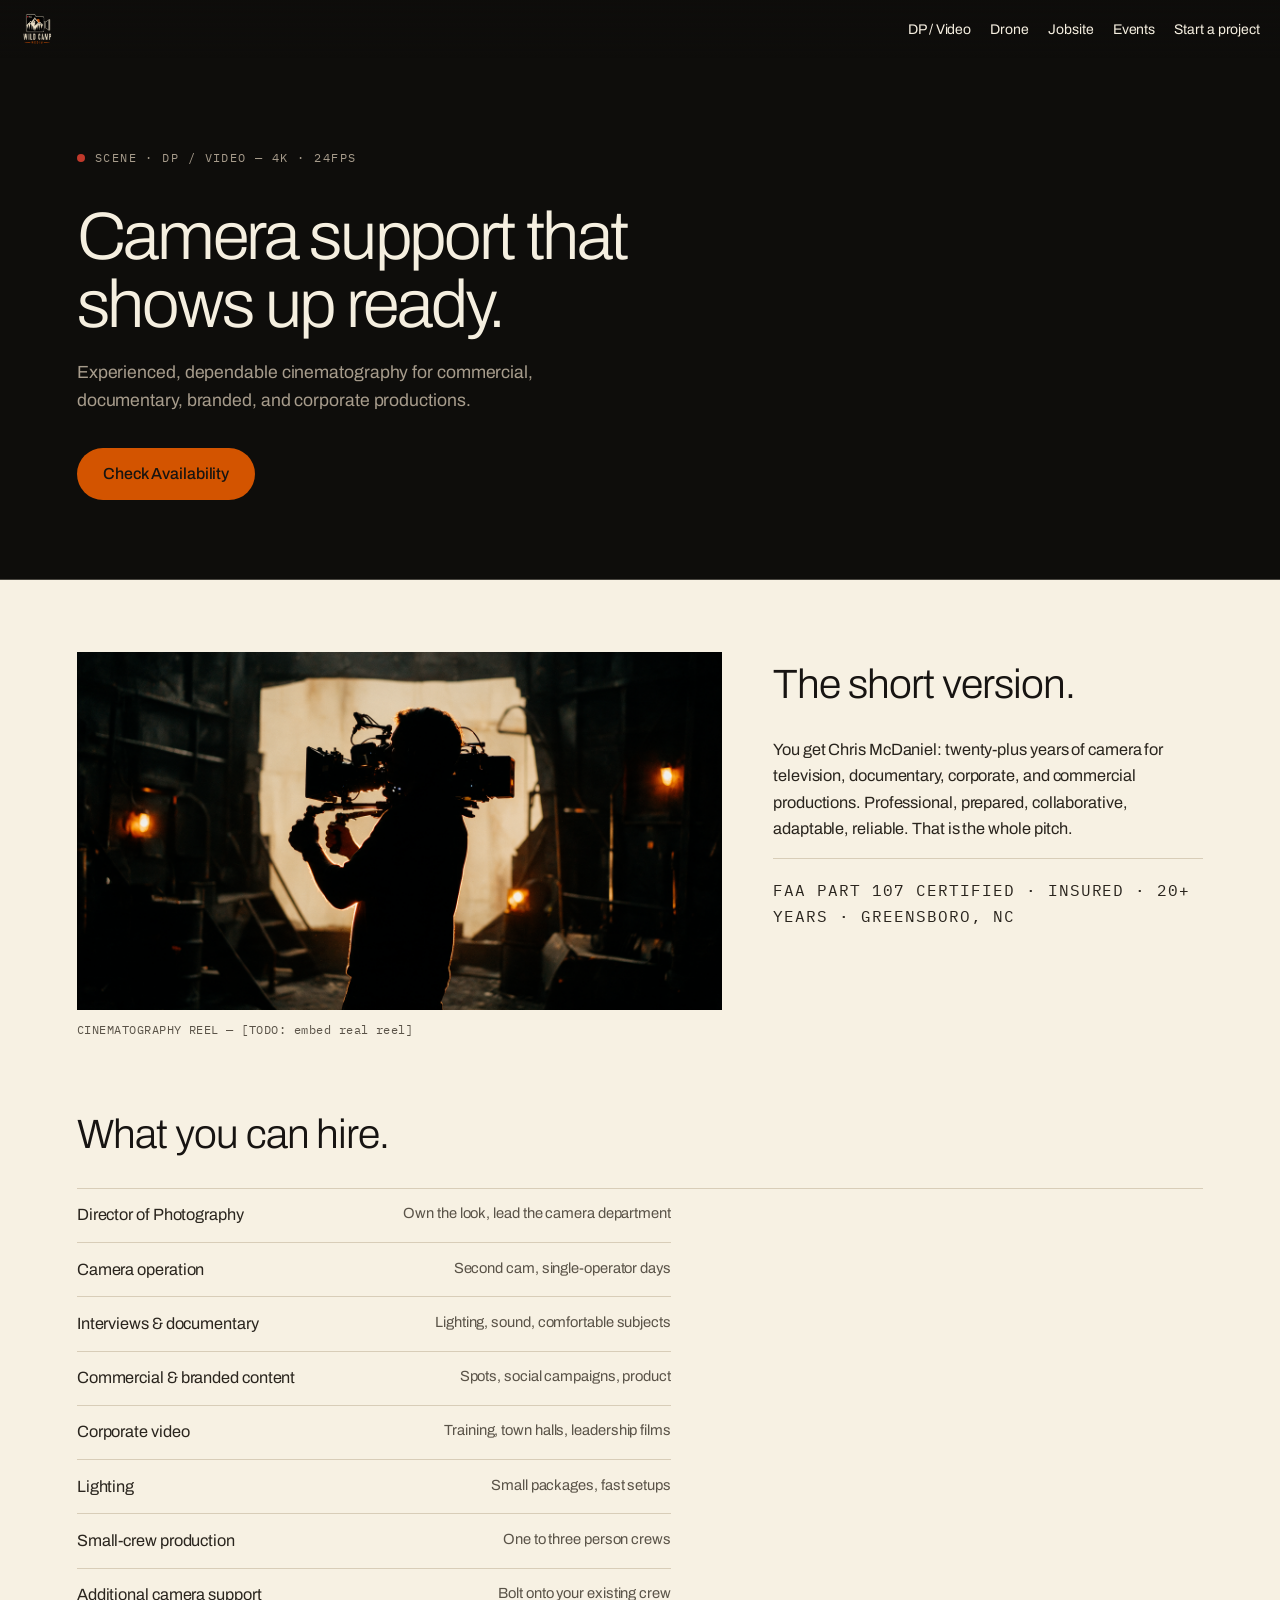
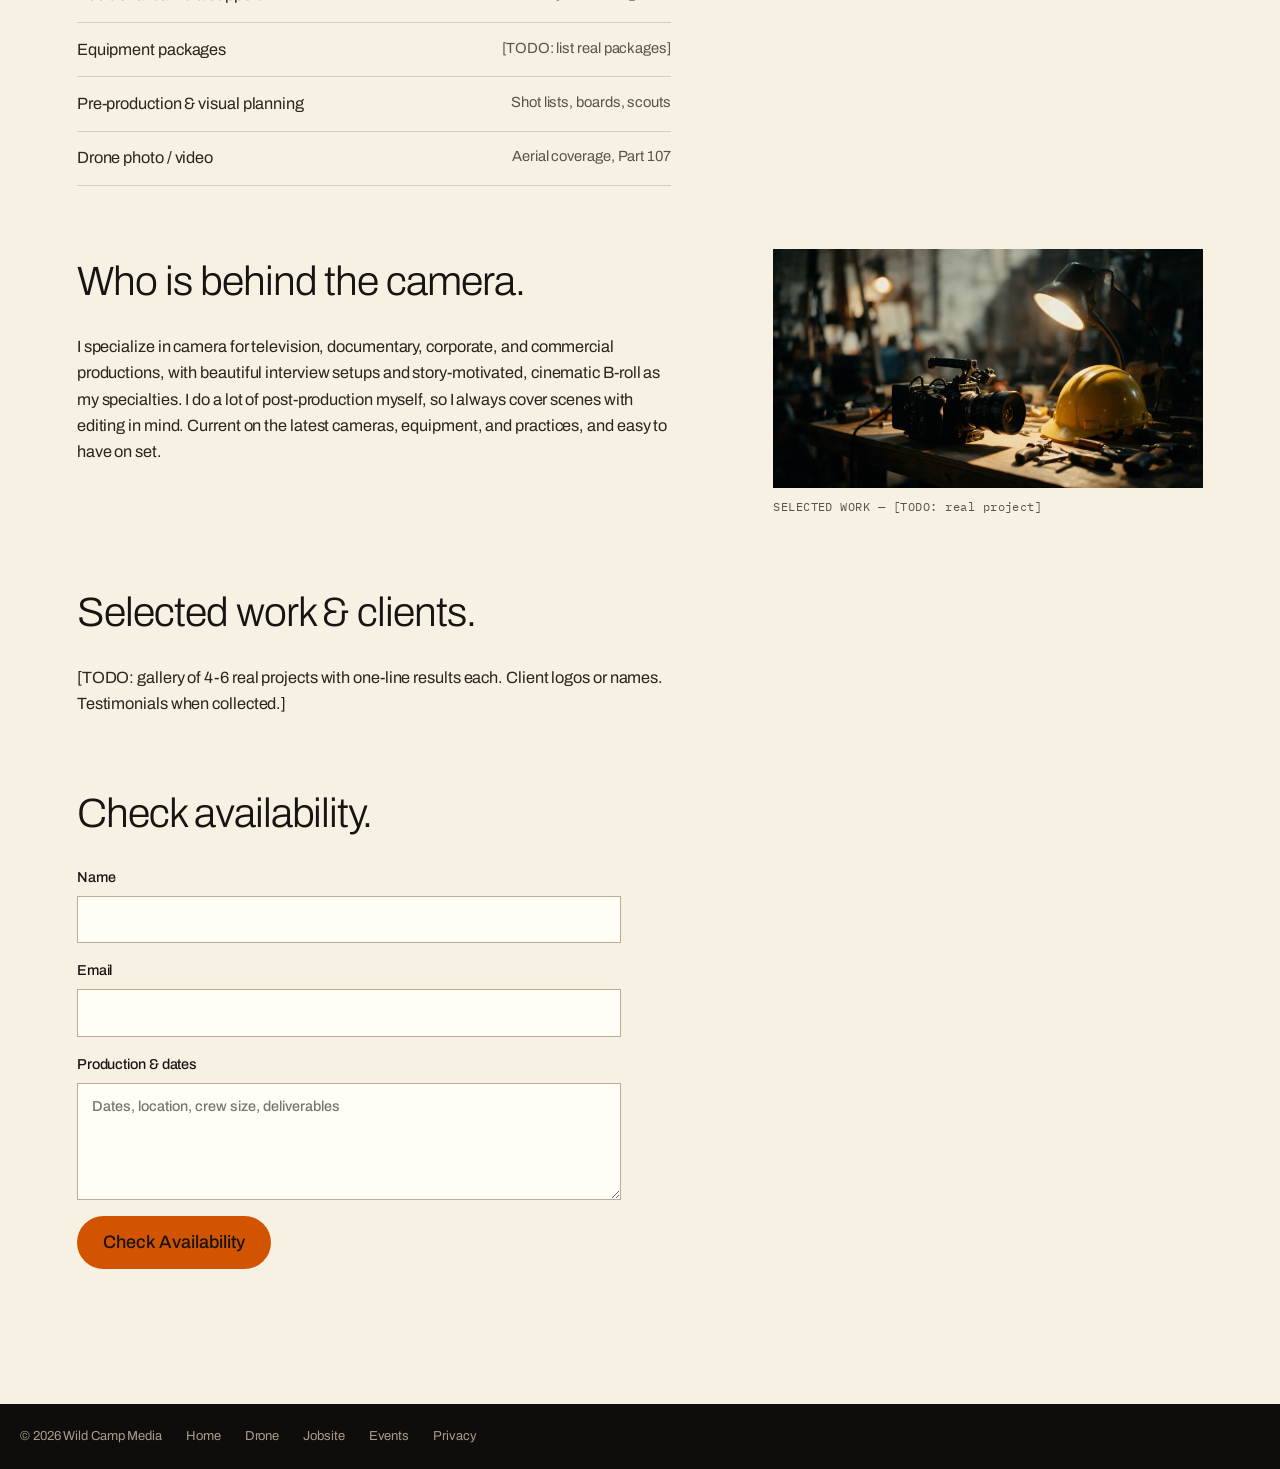
==== site/dp-videographer.html @ 3c5b3e4d "Wild Camp Media site: scrollcraft build, service pages, real-reel hero - Home: viewfinder HUD signat" ====
<!doctype html>
<html lang="en">
<head>
<meta charset="utf-8">
<meta name="viewport" content="width=device-width, initial-scale=1, viewport-fit=cover">
<title>DP &amp; Videographer Services · Wild Camp Media</title>
<meta name="description" content="Experienced, dependable camera and cinematography support for commercial, documentary, branded, and corporate productions. FAA Part 107 certified.">
<link rel="icon" href="data:image/svg+xml,<svg xmlns='http://www.w3.org/2000/svg' viewBox='0 0 32 32'><rect width='32' height='32' rx='6' fill='%230E0D0B'/><circle cx='9' cy='9' r='3' fill='%23C0392B'/></svg>">
<link rel="preconnect" href="https://fonts.googleapis.com">
<link rel="preconnect" href="https://fonts.gstatic.com" crossorigin>
<link href="https://fonts.googleapis.com/css2?family=Archivo:wght@300;400;500&family=IBM+Plex+Mono:wght@400;500&display=swap" rel="stylesheet">
<link rel="stylesheet" href="scrollcraft.css">
<link rel="stylesheet" href="css/site.css">
<link rel="stylesheet" href="css/pages.css">
</head>
<body class="p-page">

<nav class="p-nav">
  <a href="index.html"><img src="assets/img/logo.png" alt="Wild Camp Media" width="34" height="34"></a>
  <ul>
    <li><a href="dp-videographer.html">DP / Video</a></li>
    <li><a href="drone.html">Drone</a></li>
    <li><a href="jobsite.html">Jobsite</a></li>
    <li><a href="events.html">Events</a></li>
    <li><a href="index.html#start">Start a project</a></li>
  </ul>
</nav>

<header class="p-hero">
  <p class="p-hero__slate">SCENE · DP / VIDEO — 4K · 24FPS</p>
  <h1>Camera support that shows up ready.</h1>
  <p class="p-hero__msg">Experienced, dependable cinematography for commercial, documentary, branded, and corporate productions.</p>
  <a class="p-cta" href="#contact">Check Availability</a>
</header>

<div class="p-body">

  <section class="p-media">
    <figure>
      <img src="assets/img/PLACEHOLDER-service-dp.png" width="2736" height="1520" alt="Cinematographer operating a camera under hard rim light." loading="lazy">
      <figcaption>CINEMATOGRAPHY REEL — [TODO: embed real reel]</figcaption>
    </figure>
    <div>
      <h2>The short version.</h2>
      <p>You get Chris McDaniel: twenty-plus years of camera for television, documentary, corporate, and commercial productions. Professional, prepared, collaborative, adaptable, reliable. That is the whole pitch.</p>
      <p class="p-trust">FAA PART 107 CERTIFIED · INSURED · 20+ YEARS · GREENSBORO, NC</p>
    </div>
  </section>

  <section>
    <h2>What you can hire.</h2>
    <ul class="p-list">
      <li><span>Director of Photography</span><span>Own the look, lead the camera department</span></li>
      <li><span>Camera operation</span><span>Second cam, single-operator days</span></li>
      <li><span>Interviews &amp; documentary</span><span>Lighting, sound, comfortable subjects</span></li>
      <li><span>Commercial &amp; branded content</span><span>Spots, social campaigns, product</span></li>
      <li><span>Corporate video</span><span>Training, town halls, leadership films</span></li>
      <li><span>Lighting</span><span>Small packages, fast setups</span></li>
      <li><span>Small-crew production</span><span>One to three person crews</span></li>
      <li><span>Additional camera support</span><span>Bolt onto your existing crew</span></li>
      <li><span>Equipment packages</span><span>[TODO: list real packages]</span></li>
      <li><span>Pre-production &amp; visual planning</span><span>Shot lists, boards, scouts</span></li>
      <li><span>Drone photo / video</span><span>Aerial coverage, Part 107</span></li>
    </ul>
  </section>

  <section class="p-media">
    <div>
      <h2>Who is behind the camera.</h2>
      <p>I specialize in camera for television, documentary, corporate, and commercial productions, with beautiful interview setups and story-motivated, cinematic B-roll as my specialties. I do a lot of post-production myself, so I always cover scenes with editing in mind. Current on the latest cameras, equipment, and practices, and easy to have on set.</p>
    </div>
    <figure>
      <img src="assets/img/PLACEHOLDER-proof-1.png" width="2736" height="1520" alt="Camera rig on a workbench before a shoot day." loading="lazy">
      <figcaption>SELECTED WORK — [TODO: real project]</figcaption>
    </figure>
  </section>

  <section>
    <h2>Selected work &amp; clients.</h2>
    <p>[TODO: gallery of 4-6 real projects with one-line results each. Client logos or names. Testimonials when collected.]</p>
  </section>

  <section id="contact">
    <h2>Check availability.</h2>
    <form class="p-form" name="dp-contact" method="POST" data-netlify="true" action="mailto:hello@wildcampmedia.com">
      <label>Name <input type="text" name="name" required autocomplete="name"></label>
      <label>Email <input type="email" name="email" required autocomplete="email"></label>
      <label>Production &amp; dates <textarea name="details" rows="4" placeholder="Dates, location, crew size, deliverables"></textarea></label>
      <button type="submit">Check Availability</button>
    </form>
  </section>

</div>

<footer class="p-foot">
  <span>© 2026 Wild Camp Media</span>
  <a href="index.html">Home</a>
  <a href="drone.html">Drone</a>
  <a href="jobsite.html">Jobsite</a>
  <a href="events.html">Events</a>
  <a href="privacy.html">Privacy</a>
</footer>

</body>
</html>
---- site/scrollcraft.css ----
/* ============================================================================
   scrollcraft.css: the taste floor
   ----------------------------------------------------------------------------
   Two layers, and the split matters:

     TOKENS   what you override per brand. Colour roles, the type ramp, the
              spacing scale, elevation, motion. A brand is ~12 values.
     DEVICES  what the engine drives. Do not restyle these to taste; they are
              the mechanism. Style your own markup instead.

   Nothing here draws a "component". There are no card, badge, or pill classes,
   because a stylesheet that ships those is how every page built on it ends up
   with the same shapes. You get a floor and a vocabulary; the composition is
   yours.
   ========================================================================== */

/* ---------------------------------------------------------------- tokens -- */
:root {
  /* --- colour roles. Override these six and the page is rebranded. -------- */
  --sc-canvas:      #08090b;   /* the page ground. Drift interpolates this.   */
  --sc-surface:     #101217;   /* anything raised off the ground             */
  --sc-ink:         #f4f2ef;   /* primary text                               */
  --sc-ink-soft:    #9a9ba1;   /* secondary text. Tinted, never flat gray.   */
  --sc-accent:      #d8ff3e;   /* ONE accent. It owns a region, not confetti. */
  --sc-accent-ink:  #08090b;   /* text that sits on the accent               */

  --sc-hairline:    color-mix(in oklab, var(--sc-ink) 12%, transparent);
  --sc-hairline-strong: color-mix(in oklab, var(--sc-ink) 22%, transparent);

  /* --- type. Two families max. Display carries voice, text carries prose. - */
  --sc-font-display: "Instrument Sans", "Geist", system-ui, sans-serif;
  --sc-font-text:    "Geist", system-ui, sans-serif;
  --sc-font-mono:    "Geist Mono", ui-monospace, monospace;

  /* Fluid ramp. Tracking tightens as size grows because a face set at 6rem
     with 0 tracking reads loose; this is optical correction, not decoration. */
  --sc-t-xs:   clamp(0.75rem, 0.72rem + 0.15vw, 0.82rem);
  --sc-t-sm:   clamp(0.875rem, 0.84rem + 0.18vw, 0.95rem);
  --sc-t-base: clamp(1rem, 0.96rem + 0.22vw, 1.125rem);
  --sc-t-lg:   clamp(1.2rem, 1.1rem + 0.5vw, 1.5rem);
  --sc-t-xl:   clamp(1.6rem, 1.35rem + 1.2vw, 2.25rem);
  --sc-t-2xl:  clamp(2.1rem, 1.6rem + 2.4vw, 3.4rem);
  --sc-t-3xl:  clamp(2.8rem, 1.9rem + 4.2vw, 5rem);
  --sc-t-4xl:  clamp(3.4rem, 1.9rem + 6.6vw, 7.5rem);

  --sc-track-tight:  -0.035em;
  --sc-track-snug:   -0.02em;
  --sc-track-normal: -0.005em;
  --sc-track-wide:    0.08em;

  --sc-leading-none: 0.94;
  --sc-leading-tight: 1.06;
  --sc-leading-body: 1.62;

  --sc-measure: 62ch;

  /* --- space. 4px base: the useful middle steps an 8-only scale misses. --- */
  --sc-1: 0.25rem;  --sc-2: 0.5rem;   --sc-3: 0.75rem;  --sc-4: 1rem;
  --sc-5: 1.5rem;   --sc-6: 2rem;     --sc-7: 3rem;     --sc-8: 4rem;
  --sc-9: 6rem;     --sc-10: 8rem;    --sc-11: 12rem;

  /* Section rhythm is fluid so a phone doesn't inherit desktop air. */
  --sc-section: clamp(4.5rem, 9vw, 11rem);
  --sc-gutter:  clamp(1.25rem, 5vw, 5.5rem);
  --sc-maxw:    82rem;

  /* --- radius. Pick one scale for the page and hold it. ------------------- */
  --sc-r-sm: 6px;  --sc-r-md: 12px;  --sc-r-lg: 20px;  --sc-r-pill: 999px;

  /* --- elevation. Every shadow has an offset AND a soft blur, and is tinted
         to the canvas hue. A zero-offset coloured halo is decoration, not
         depth, so there isn't one here. ---------------------------------- */
  --sc-shadow-color: 220 40% 2%;
  --sc-e1: 0 1px 2px hsl(var(--sc-shadow-color) / 0.28),
           0 2px 6px -1px hsl(var(--sc-shadow-color) / 0.20);
  --sc-e2: 0 2px 4px hsl(var(--sc-shadow-color) / 0.24),
           0 8px 18px -4px hsl(var(--sc-shadow-color) / 0.30);
  --sc-e3: 0 4px 8px hsl(var(--sc-shadow-color) / 0.22),
           0 18px 40px -8px hsl(var(--sc-shadow-color) / 0.38),
           0 48px 90px -24px hsl(var(--sc-shadow-color) / 0.30);

  /* Edge light: a 1px top highlight sells a raised surface better than any
     amount of blur, because real raised things catch light on their lip. */
  --sc-edge: inset 0 1px 0 color-mix(in oklab, var(--sc-ink) 10%, transparent);

  /* --- motion. Built-in CSS easings are too weak for UI. ------------------ */
  --sc-ease-out:    cubic-bezier(0.23, 1, 0.32, 1);
  --sc-ease-in-out: cubic-bezier(0.77, 0, 0.175, 1);
  --sc-ease-drawer: cubic-bezier(0.32, 0.72, 0, 1);
  --sc-d-fast: 160ms;  --sc-d-base: 240ms;  --sc-d-slow: 420ms;

  --sc-z-stage: 1; --sc-z-copy: 20; --sc-z-chrome: 60;
}

/* --------------------------------------------------------------- reset -- */
*, *::before, *::after { box-sizing: border-box; }
html { -webkit-text-size-adjust: 100%; scroll-behavior: smooth; }
@media (prefers-reduced-motion: reduce) { html { scroll-behavior: auto; } }

body {
  margin: 0;
  background: var(--sc-canvas);
  color: var(--sc-ink);
  font-family: var(--sc-font-text);
  font-size: var(--sc-t-base);
  line-height: var(--sc-leading-body);
  letter-spacing: var(--sc-track-normal);
  -webkit-font-smoothing: antialiased;
  text-rendering: optimizeLegibility;
  font-synthesis-weight: none;
  overflow-x: clip;
}
img, video, canvas, svg { display: block; max-width: 100%; }
button, input, select, textarea { font: inherit; color: inherit; }

/* ------------------------------------------------- the browser surfaces --
   The parts you did not draw still carry the design. Selection, caret, focus
   ring, scrollbar and tabular numerals all ship with defaults that belong to no
   design system. Theming them is the cheapest signal that a page was built
   rather than assembled, and it is the step that gets skipped most reliably. */
::selection { background: var(--sc-accent); color: var(--sc-accent-ink); }
:root { caret-color: var(--sc-accent); accent-color: var(--sc-accent); }
:focus-visible {
  outline: 2px solid var(--sc-accent);
  outline-offset: 3px;
  border-radius: var(--sc-r-sm);
}
:where(a) { color: inherit; text-decoration-thickness: 1px; text-underline-offset: 0.22em; }
@supports (scrollbar-color: auto) {
  html { scrollbar-color: color-mix(in oklab, var(--sc-ink) 26%, transparent) transparent; scrollbar-width: thin; }
}
:where(table, .sc-nums, [data-sc-count]) { font-variant-numeric: tabular-nums; }

/* ----------------------------------------------------------- typography -- */
.sc-display {
  font-family: var(--sc-font-display);
  font-weight: 500;
  line-height: var(--sc-leading-none);
  letter-spacing: var(--sc-track-tight);
  text-wrap: balance;
  margin: 0;
}
.sc-display--xl { font-size: var(--sc-t-4xl); }
.sc-display--lg { font-size: var(--sc-t-3xl); }
.sc-display--md { font-size: var(--sc-t-2xl); letter-spacing: var(--sc-track-snug); }
.sc-lede {
  font-size: var(--sc-t-lg);
  line-height: 1.44;
  letter-spacing: var(--sc-track-snug);
  color: var(--sc-ink);
  max-width: 46ch;
  text-wrap: pretty;
  margin: 0;
}
.sc-body { max-width: var(--sc-measure); color: var(--sc-ink-soft); text-wrap: pretty; margin: 0; }
.sc-label {
  font-family: var(--sc-font-mono);
  font-size: var(--sc-t-xs);
  letter-spacing: var(--sc-track-wide);
  text-transform: uppercase;
  color: var(--sc-ink-soft);
}

/* ---------------------------------------------------------------- layout -- */
.sc-wrap { width: 100%; max-width: var(--sc-maxw); margin-inline: auto; padding-inline: var(--sc-gutter); }
.sc-section { padding-block: var(--sc-section); }
/* More space above a heading than below it: the gap belongs to the boundary,
   not to the pair. */
.sc-stack > * + * { margin-top: var(--sc-4); }
.sc-stack > :is(h1,h2,h3) { margin-top: var(--sc-7); }
.sc-stack > :is(h1,h2,h3):first-child { margin-top: 0; }
.sc-rule { height: 1px; border: 0; background: var(--sc-hairline); margin: 0; }

/* =============================================================== DEVICES ==
   Driven by the engine. Restyle your own markup, not these.                */

.sc-act--pinned { position: relative; }
.sc-stage {
  position: sticky; top: 0;
  height: 100vh; height: 100svh;
  overflow: clip;
  z-index: var(--sc-z-stage);
}

/* scrub / sequence media */
.sc-stage :is(video[data-sc-scrub], canvas[data-sc-sequence], .sc-stage__poster) {
  position: absolute; inset: 0;
  width: 100%; height: 100%;
  object-fit: cover;
}
video[data-sc-scrub] { opacity: 0; transition: opacity 380ms var(--sc-ease-out); }
.sc-has-clip video[data-sc-scrub] { opacity: 1; }
/* The poster is a live frame-holder, not a placeholder: it stays up until a
   real video frame has painted, which is what stops the blank-stage flash. */
.sc-stage__poster { z-index: 0; transition: opacity 380ms var(--sc-ease-out); }
.sc-has-clip .sc-stage__poster { opacity: 0; }

/* A scrim only where text sits. A full-frame darkening layer flattens the
   image everywhere to fix contrast in one corner. */
.sc-scrim {
  position: absolute; inset: 0; pointer-events: none; z-index: 1;
  background: linear-gradient(
    var(--sc-scrim-angle, 180deg),
    color-mix(in oklab, var(--sc-canvas) var(--sc-scrim-a, 78%), transparent) 0%,
    color-mix(in oklab, var(--sc-canvas) 30%, transparent) 42%,
    transparent 68%);
}
/* Point the scrim at the copy. A scrim gradient that darkens the top while the
   copy sits at the bottom fixes contrast nowhere and flattens the image
   everywhere, which is the most common way text-over-video goes wrong. */
.sc-scrim--bottom { --sc-scrim-angle: 0deg; }
.sc-scrim--left   { --sc-scrim-angle: 90deg; }
.sc-scrim--right  { --sc-scrim-angle: 270deg; }

/* Corner scrims, for copy anchored to a corner. An edge gradient has to darken
   a whole band across the frame to cover one corner; a corner gradient puts the
   density where the text is and leaves the rest of the image alone. Pair with
   .sc-copy--lead / .sc-copy--trail. */
.sc-scrim--lead {
  background: linear-gradient(to top right,
    color-mix(in oklab, var(--sc-canvas) 94%, transparent) 0%,
    color-mix(in oklab, var(--sc-canvas) 72%, transparent) 30%,
    color-mix(in oklab, var(--sc-canvas) 30%, transparent) 52%,
    transparent 72%);
}
.sc-scrim--trail {
  background: linear-gradient(to top left,
    color-mix(in oklab, var(--sc-canvas) 94%, transparent) 0%,
    color-mix(in oklab, var(--sc-canvas) 72%, transparent) 30%,
    color-mix(in oklab, var(--sc-canvas) 30%, transparent) 52%,
    transparent 72%);
}
/* A band across the bottom, for copy that spans the full width of the frame.
   That is what both corner anchors become below 860px, and it is also the right
   shape whenever the copy block is wider than a corner. */
.sc-scrim--band {
  background: linear-gradient(to top,
    color-mix(in oklab, var(--sc-canvas) 94%, transparent) 0%,
    color-mix(in oklab, var(--sc-canvas) 74%, transparent) 22%,
    color-mix(in oklab, var(--sc-canvas) 30%, transparent) 42%,
    transparent 58%);
}
.sc-scrim--vignette {
  background: radial-gradient(120% 90% at 50% 45%, transparent 40%,
              color-mix(in oklab, var(--sc-canvas) 70%, transparent) 100%);
}

/* copy over a stage.
   max-width is in rem, never ch. A `ch` on this container resolves against the
   CONTAINER's font-size (body size), not the display size of the heading inside
   it, so `max-width: 20ch` here silently produces a ~180px column and wraps a
   hero headline to six lines. Set a ch measure on the text element itself. */
.sc-copy {
  position: absolute; z-index: var(--sc-z-copy);
  inset-inline: var(--sc-gutter);
  max-width: min(46rem, 76vw);
  will-change: opacity, transform;
}
.sc-copy--lead   { left: var(--sc-gutter); bottom: clamp(3rem, 12vh, 9rem); }
/* inset-inline FIRST. It is the shorthand for left+right, so declaring it after
   `left: 50%` resets left to auto and the block drifts off the left edge. */
.sc-copy--center { inset-inline: auto; left: 50%; top: 50%; translate: -50% -50%; text-align: center; }
.sc-copy--trail  { inset-inline: auto; right: var(--sc-gutter); bottom: clamp(3rem, 12vh, 9rem); text-align: right; }

/* cue defaults: the engine writes opacity/transform inline, these are the
   pre-paint state so nothing flashes before the first read() */
[data-sc-cue] { opacity: 0; will-change: opacity, transform; }
.sc-ready [data-sc-cue] { transition: none; }

/* kinetic split */
.sc-split { display: inline-block; overflow: hidden; vertical-align: top; }
/* Descenders live below the baseline; a line mask clipped to the line box eats
   the tails off g, y, p, j. The padding buys them room back. */
.sc-split--line { display: block; padding-bottom: 0.14em; margin-bottom: -0.14em; }
.sc-split__i { display: inline-block; will-change: transform, opacity; }
.sc-is-split { opacity: 1 !important; }

/* horizontal rail */
[data-sc-pan] { display: flex; will-change: transform; }

/* reveal + parallax */
[data-sc-reveal] { will-change: clip-path; }
[data-sc-parallax] { will-change: transform; }

/* flow reveal (fires once) */
[data-sc-in], [data-sc-stagger] > * {
  opacity: 0;
  transform: translate3d(0, 14px, 0);
  transition: opacity 620ms var(--sc-ease-out), transform 620ms var(--sc-ease-out);
}
[data-sc-in].sc-in, [data-sc-stagger] > .sc-in { opacity: 1; transform: none; }

/* pointer devices */
[data-sc-tilt] { transform-style: preserve-3d; will-change: transform; }
[data-sc-magnet] { will-change: transform; }
/* isolation always; position only if nothing more specific already set it.
   Written with :where() (zero specificity) on purpose: a plain `position:
   relative` here has the same weight as `.sc-stage` and, being later in the
   file, silently wins. A stage carrying both attributes then stops being
   sticky and the whole act scrolls away instead of pinning. */
[data-sc-spotlight] { isolation: isolate; }
:where([data-sc-spotlight]) { position: relative; }
[data-sc-spotlight]::after {
  content: ""; position: absolute; inset: 0; pointer-events: none; z-index: 2;
  background: radial-gradient(
    28rem 28rem at calc(var(--sc-mx, 0.5) * 100%) calc(var(--sc-my, 0.5) * 100%),
    color-mix(in oklab, var(--sc-accent) 16%, transparent), transparent 70%);
  opacity: 0; transition: opacity var(--sc-d-slow) var(--sc-ease-out);
}
[data-sc-spotlight]:hover::after { opacity: 1; }

/* =========================================================== WORLDFLIGHT ==
   One fixed stage for the whole page. The only thing in document flow is the
   spacer, and it is empty. If you find yourself adding a section here, you want
   act mode instead: the moment a real block scrolls past the fixed stage, the
   page has a seam again and the whole point is gone.                        */

[data-sc-mode="worldflight"] { position: relative; }

.sc-world {
  position: fixed; inset: 0;
  overflow: clip;
  z-index: var(--sc-z-stage);
  background: var(--sc-canvas);
}

/* Every leg is mounted for the life of the page and stacked in the same box.
   The engine owns opacity, visibility and z-index here; do not set them. */
.sc-world__seg {
  position: absolute; inset: 0;
  opacity: 0;
  will-change: opacity;
}
.sc-world__seg > :is(video, img, canvas) {
  position: absolute; inset: 0;
  width: 100%; height: 100%;
  object-fit: cover;
}
/* The poster is the frame-holder AND the first camera move: the engine pushes
   it in slowly until a real decoded frame is available to replace it. */
.sc-world__poster {
  z-index: 0;
  transform-origin: 50% 50%;
  transition: opacity 420ms var(--sc-ease-out);
}
.sc-world__seg > video { z-index: 1; }
.sc-world__seg.sc-has-clip .sc-world__poster { opacity: 0; }
/* The act stylesheet lights a clip through its ancestor act. A worldflight leg
   has no act, so match the class the engine also writes on the clip itself. */
video[data-sc-scrub].sc-has-clip { opacity: 1; }

/* The copy layer is fixed too, and inert by default: the engine hands
   pointer-events back to a block only while it is actually legible. */
.sc-world__copy {
  position: fixed; inset: 0;
  z-index: var(--sc-z-copy);
  pointer-events: none;
}
.sc-world__scrim { position: absolute; inset: 0; pointer-events: none; z-index: 0; }
[data-sc-copy] {
  opacity: 0;
  pointer-events: none;
  will-change: opacity, transform;
}
.sc-ready [data-sc-copy] { transition: none; }

/* The track. Empty on purpose. */
.sc-world__spacer { pointer-events: none; }

/* scroll progress */
[data-sc-progress] {
  position: fixed; inset: 0 0 auto 0; height: 2px; z-index: var(--sc-z-chrome);
  background: var(--sc-accent); transform-origin: 0 50%; transform: scaleX(0);
  will-change: transform;
}

/* ----------------------------------------------------------- atmosphere --
   Depth is not only shadow. Grain keeps a flat dark ground from banding, and
   it is the difference between "a dark page" and "a lit room". */
.sc-grain { position: fixed; inset: 0; pointer-events: none; z-index: 3; opacity: 0.045; }
.sc-grain::before {
  content: ""; position: absolute; inset: -50%;
  background-image: url("data:image/svg+xml;utf8,<svg xmlns='http://www.w3.org/2000/svg' width='140' height='140'><filter id='n'><feTurbulence type='fractalNoise' baseFrequency='0.85' numOctaves='3'/></filter><rect width='140' height='140' filter='url(%23n)'/></svg>");
}

/* -------------------------------------------------------- reduced motion -- */
@media (prefers-reduced-motion: reduce) {
  /* Fewer and gentler, not zero. Opacity still carries the reveal so the page
     is comprehensible; every position change is dropped. */
  [data-sc-in], [data-sc-stagger] > * { transform: none; transition-duration: 220ms; }
  [data-sc-parallax], [data-sc-pan], .sc-split__i { transform: none !important; }
  /* A wipe is a position change too. Show reveal content settled. */
  [data-sc-reveal] { clip-path: none !important; }
  /* A rail's transform IS its navigation, not decoration. Zeroing it the way
     parallax and kinetic type are zeroed parks the act on its first screenful
     and makes everything past the fold unreachable: a device degrading into
     missing content. Hand the travel back to the reader as an ordinary scroll
     region instead, so the same items are all still gettable without motion.
     A build that would rather re-lay the rail out as a grid can still do that;
     this is the floor, not the ceiling. */
  [data-sc-act="pan"] .sc-stage,
  [data-sc-act="pan"] [data-sc-stage] {
    overflow-x: auto; overflow-y: hidden;
    overscroll-behavior-x: contain;
    scroll-snap-type: x proximity;
  }
  [data-sc-pan] > * { scroll-snap-align: center; }
  [data-sc-spotlight]::after { display: none; }
  /* A worldflight keeps its whole story here. No clip is ever fetched, so the
     posters are the film, and they cross-dissolve through exactly the same
     seams at exactly the same scroll positions. The push-in and the copy drift
     are the only things that go. */
  .sc-world__poster, [data-sc-copy] { transform: none !important; }
}

/* --------------------------------------------------------------- mobile -- */
@media (max-width: 860px) {
  .sc-copy { inset-inline: var(--sc-gutter); max-width: none; }
  .sc-copy--trail { text-align: left; }
  .sc-stage { height: 100svh; }
  /* .sc-copy--trail re-anchors to the left and spans the full width here, so a
     bottom-RIGHT corner gradient darkens the one corner the copy just left and
     guarantees a contrast failure over any bright clip. Point the density at
     the copy: the same band .sc-scrim--band paints. */
  .sc-scrim--trail {
    background: linear-gradient(to top,
      color-mix(in oklab, var(--sc-canvas) 94%, transparent) 0%,
      color-mix(in oklab, var(--sc-canvas) 74%, transparent) 22%,
      color-mix(in oklab, var(--sc-canvas) 30%, transparent) 42%,
      transparent 58%);
  }
}
---- site/css/site.css ----
/* Wild Camp Media — theme + page CSS.
   Engine (scrollcraft.css) provides the device floor; this file themes it.
   Grounds hard-cut between dark and cream. No drift between families. */

:root {
  --sc-canvas:     #0E0D0B;
  --sc-surface:    #171410;
  --sc-ink:        #F5EFE0;
  --sc-ink-soft:   #A79C8C;
  --sc-accent:     #D35400;
  --sc-accent-ink: #171410;
  --wcm-cream:     #F7F1E3;
  --wcm-cream-2:   #EFE7D5;
  --wcm-rec:       #C0392B;
  --sc-font-display: "Archivo", system-ui, sans-serif;
  --sc-font-text:    "Archivo", system-ui, sans-serif; /* single-family system, Creative Giants law */
  --wcm-mono:        "IBM Plex Mono", ui-monospace, monospace;
}

/* Creative Giants law: display whispers. Weight 300 always, never bold. */
.sc-display { font-weight: 300; letter-spacing: -0.03em; text-wrap: balance; }
.sc-display--xl { letter-spacing: -0.04em; }

/* ---- Grounds: hard cuts, not drift ---- */
.ground-dark {
  background: var(--sc-canvas);
  color: var(--sc-ink);
}
.ground-cream {
  background: var(--wcm-cream);
  color: #171412;
  /* restate ink for the subtree (taste.md inherited-color trap) */
  --sc-ink: #171412;
  --sc-ink-soft: #5A5348;
  --sc-surface: var(--wcm-cream-2);
  --sc-accent-ink: #F7F1E3;
}
.ground-cream .sc-body { color: #171412; }

body { background: var(--sc-canvas); }

/* ---- Top bar ---- */
.bar {
  position: fixed; inset: 0 0 auto 0; z-index: 60;
  display: flex; align-items: center; justify-content: space-between;
  padding: 14px 20px;
  font-family: var(--sc-font-text);
  background: linear-gradient(to bottom, rgba(14,13,11,.55), transparent);
}
/* over cream sections the bar inverts (hud.js toggles body[data-vf-light]) */
.bar__home { display: flex; align-items: center; gap: 12px; text-decoration: none; }
body[data-vf-light] .bar {
  background: linear-gradient(to bottom, rgba(247,241,227,.82), transparent);
}
body[data-vf-light] .bar__rec { color: #171412; }
body[data-vf-light] .bar__cta { color: #171412; border-color: #171412; }
body[data-vf-light] .bar__cta:hover { background: #171412; color: #F7F1E3; }
.bar__logo {
  display: block; width: 40px; height: 40px;
  background: var(--sc-canvas); border-radius: 8px; padding: 4px;
  box-sizing: content-box; /* logo was designed on black; keep its ground */
}
.bar__rec {
  font-family: var(--wcm-mono); font-size: 12px; letter-spacing: .08em;
  color: var(--sc-ink); display: inline-flex; align-items: center; gap: 6px;
}
.bar__rec-dot {
  width: 8px; height: 8px; border-radius: 50%; background: var(--wcm-rec);
  animation: recpulse 2.4s ease-in-out infinite;
}
@keyframes recpulse { 0%,100% { opacity: 1; } 50% { opacity: .35; } }
.bar__cta {
  font-size: 14px; font-weight: 500; text-decoration: none;
  color: var(--sc-ink); border: 1px solid var(--sc-ink);
  padding: 9px 18px; border-radius: 999px;
  transition: background .15s var(--sc-ease-out, ease-out), color .15s;
}
.bar__cta:hover { background: var(--sc-ink); color: var(--sc-canvas); }

/* ---- Signature move: viewfinder HUD ---- */
.vf { position: fixed; inset: 0; z-index: 55; pointer-events: none; }
.vf__corner {
  position: absolute; width: 26px; height: 26px;
  border: 1.5px solid rgba(245,239,224,.75);
  transition: transform .5s cubic-bezier(.23,1,.32,1), border-color .4s;
  will-change: transform;
}
/* cream sections invert corner ink via body class switch (hud.js) */
body[data-vf-light] .vf__corner { border-color: rgba(23,20,18,.7); }
.vf__corner--tl { top: 66px; left: 18px;  border-right: 0; border-bottom: 0; }
.vf__corner--tr { top: 66px; right: 18px; border-left: 0;  border-bottom: 0; }
.vf__corner--bl { bottom: 74px; left: 18px;  border-right: 0; border-top: 0; }
.vf__corner--br { bottom: 74px; right: 18px; border-left: 0;  border-top: 0; }
/* the cut blink: 90ms flash on every scene change, like a cut in camera */
.vf.is-cutting .vf__corner { border-color: var(--wcm-rec); transform: scale(.94); }
.vf.is-cutting { transition: none; }

.vf__tc {
  position: fixed; right: 20px; bottom: 26px; z-index: 56;
  font-family: var(--wcm-mono); font-size: 13px; letter-spacing: .06em;
  font-variant-numeric: tabular-nums;
  color: rgba(245,239,224,.85); pointer-events: none;
}
body[data-vf-light] .vf__tc { color: rgba(23,20,18,.75); }

.vf__slate {
  position: fixed; left: 20px; bottom: 22px; z-index: 56;
  display: flex; gap: 4px; flex-wrap: wrap; max-width: 70vw;
}
.vf__slate-btn {
  font-family: var(--wcm-mono); font-size: 11px; letter-spacing: .05em;
  background: none; border: 0; cursor: pointer;
  color: rgba(245,239,224,.45); padding: 4px 6px;
  border-radius: 3px;
}
.vf__slate-btn:hover { color: rgba(245,239,224,.9); }
.vf__slate-btn[aria-current="true"] { color: var(--wcm-rec); }
body[data-vf-light] .vf__slate-btn { color: rgba(23,20,18,.45); }
body[data-vf-light] .vf__slate-btn:hover { color: rgba(23,20,18,.9); }
.vf__slate-btn:focus-visible { outline: 2px solid var(--sc-accent); outline-offset: 2px; }

@media (max-width: 860px) {
  .vf__slate-btn { padding: 3px 4px; font-size: 10px; }
  .vf__slate-btn:not([aria-current="true"]) { display: none; } /* only current scene on phones */
  .vf__tc { font-size: 11px; }
  .vf__corner { width: 18px; height: 18px; }
  .vf__corner--tl, .vf__corner--tr { top: 62px; }
}

@media (prefers-reduced-motion: reduce) {
  .vf__corner { transition: none; }
  .bar__rec-dot { animation: none; }
}

/* ---- Act 1 · hero ---- */
/* autoplay reel loop (muted): plays its own timeline; the wheel no longer scrubs it.
   poster stays underneath as the iOS Low Power Mode / reduced-motion fallback */
.hero-loop { position: absolute; inset: 0; width: 100%; height: 100%; object-fit: cover; }
.hero-loop::-webkit-media-controls { display: none; }
@media (prefers-reduced-motion: reduce) {
  .hero-loop { display: none; } /* poster carries the frame; no autoplay under reduced motion */
}
.hero-copy { max-width: 44rem; text-align: right; }
.hero-copy .sc-display--xl { font-size: clamp(2.6rem, 6.4vw, 5.2rem); line-height: 1.02; }
.hero-sub { font-size: 1.05rem; color: var(--sc-ink-soft); margin: 1.1rem 0 0; max-width: 36rem; margin-left: auto; } /* box flush right, text right */
.hero-cta {
  display: inline-block; margin-top: 1.6rem;
  font-family: var(--sc-font-text); font-weight: 500; font-size: 15px;
  color: var(--sc-ink); text-decoration: none;
  border: 1px solid var(--sc-ink); border-radius: 999px; padding: 11px 22px;
  transition: background .15s, color .15s;
}
.hero-cta:hover { background: var(--sc-ink); color: var(--sc-canvas); }
.hero-cta:focus-visible { outline: 2px solid var(--sc-accent); outline-offset: 3px; }

/* ---- Filmstrip: next scenes, pinned to the hero's bottom ---- */
.filmstrip {
  position: absolute; inset: auto 0 52px 0; z-index: 5;
  display: flex; justify-content: center; gap: clamp(.6rem, 1.6vw, 1.4rem);
  padding: 0 16px;
}
.filmstrip__item {
  display: grid; gap: 6px; justify-items: center; text-decoration: none;
  /* sprocket holes above and below each frame: the filmstrip read */
  background:
    radial-gradient(circle at 50% 50%, rgba(245,239,224,.5) 1.6px, transparent 2.2px) top center / 12px 5px repeat-x,
    radial-gradient(circle at 50% 50%, rgba(245,239,224,.5) 1.6px, transparent 2.2px) bottom center / 12px 5px repeat-x,
    transparent;
  padding: 7px 5px;
  transition: transform .16s var(--sc-ease-out, ease-out);
}
.filmstrip__item:hover { transform: translateY(-3px); }
.filmstrip__item:focus-visible { outline: 2px solid var(--sc-accent); outline-offset: 2px; }
.filmstrip__item img {
  width: clamp(84px, 12vw, 150px); height: clamp(48px, 6.8vw, 84px);
  object-fit: cover; display: block; filter: saturate(.9);
  transition: filter .16s;
}
.filmstrip__item:hover img { filter: saturate(1.1); }
.filmstrip__item span {
  font-family: var(--wcm-mono); font-size: 11px; letter-spacing: .14em;
  color: rgba(245,239,224,.85);
}
.scene-hero .hero-copy { margin-bottom: 130px; } /* lift box clear of the filmstrip: its thumbs are a bright bg the cue would be graded against (margin, not padding: padding widens the measured box) */
@media (max-width: 860px) {
  .filmstrip { bottom: 44px; gap: .4rem; }
  .filmstrip__item img { width: 72px; height: 40px; }
  .filmstrip__item span { font-size: 9px; }
  .scene-hero .hero-copy { margin-bottom: 120px; }
}

/* ---- Act 2 · intro (cream): text left, vertical film strip right ---- */
.s2 { padding-top: clamp(3rem, 7vh, 5rem); padding-bottom: clamp(4rem, 9vh, 7rem); }
.s2 .sc-wrap { padding-inline: clamp(1rem, 2.5vw, 2.5rem); } /* near full-bleed: the reference runs edge to edge */
.s2__cols { display: grid; grid-template-columns: minmax(0, 7fr) minmax(0, 4fr); gap: clamp(2.5rem, 5vw, 5rem); align-items: start; }
.s2__eyebrow { font-family: var(--wcm-mono); font-size: 12px; letter-spacing: .14em; color: #5A5348; margin: 0 0 1.75rem; }
.s2__title { font-weight: 300; font-size: clamp(2.2rem, 4.6vw, 4rem); line-height: 1.04; letter-spacing: -.035em; max-width: 18ch; margin: 0 0 1.6rem; text-wrap: balance; }
.s2__lede p { font-size: .98rem; line-height: 1.65; color: #2A251E; max-width: 68ch; margin: 0 0 1.35rem; }
.s2__lede p:last-child { margin-bottom: 0; }
.s2__trust { font-family: var(--wcm-mono); font-size: 12px; letter-spacing: .08em; color: #5A5348; border-top: 1px solid #D8CDB8; padding-top: 1rem; margin-top: 2rem; }

/* the strip: vertically centered in the section, not top-aligned with the title */
.sheetwrap { position: relative; align-self: center; }
.sheet {
  background: #fff; padding: 18px;
  box-shadow: 0 14px 34px rgba(23,20,18,.16);
  display: grid; grid-template-columns: repeat(2, 1fr); gap: 8px;
  clip-path: inset(-20px -20px 72% -20px); /* wound at rest: first row showing */
}
.frame { position: relative; aspect-ratio: 3/2; background: #111; overflow: hidden; }
.frame img { width: 100%; height: 100%; object-fit: cover; display: block; }
.frame .fn { position: absolute; left: 4px; bottom: 2px; font-family: var(--wcm-mono); font-size: 8px; color: rgba(255,255,255,.75); letter-spacing: .08em; }
.keepflag { font-family: var(--wcm-mono); font-size: 10px; color: var(--wcm-rec); letter-spacing: .14em; margin: 6px 0 0; visibility: hidden; }
.sheet.is-in .keepflag { visibility: visible; }
@media (max-width: 860px) {
  .s2__cols { grid-template-columns: 1fr; }
  .sheet { position: static; grid-template-columns: repeat(3, 1fr); }
}
@media (prefers-reduced-motion: reduce) {
  .sheet { clip-path: none; } /* pre-unrolled; the unroll is the motion */
}

/* ---- Act 3 · peak: the developing triptych ---- */
/* one mechanism, no cuts: three veiled frames develop in turn as --sc-p advances.
   veil opacity is pure calc off the act's published --sc-p — no JS per frame */
.triptych {
  background: var(--sc-canvas);
  display: flex; gap: 1px; padding: 0 6vw;
}
.tri { flex: 1; display: flex; flex-direction: column; margin: 0; min-width: 0; }
.tri__img { position: relative; overflow: hidden; aspect-ratio: auto; flex: 1; }
.tri__img img { width: 100%; height: 100%; object-fit: cover; display: block; }
.tri__veil { position: absolute; inset: 0; background: #0E0D0B; will-change: opacity; }
/* develop windows: strip 1 .00–.22, strip 2 .34–.60, strip 3 .64–.88 */
.tri:nth-child(1) .tri__veil { opacity: calc(1 - min(1, max(0, var(--sc-p, 0) / 0.22))); }
.tri:nth-child(2) .tri__veil { opacity: calc(1 - min(1, max(0, (var(--sc-p, 0) - 0.34) / 0.26))); }
.tri:nth-child(3) .tri__veil { opacity: calc(1 - min(1, max(0, (var(--sc-p, 0) - 0.64) / 0.24))); }
.tri__cap {
  font-family: var(--wcm-mono); font-size: 11.5px; letter-spacing: .12em;
  color: rgba(245,239,224,.5); padding: 12px 2px 0;
  transition: color .3s var(--sc-ease-out, ease-out);
}
.tri.is-live .tri__cap { color: rgba(245,239,224,.95); }
.tri.is-live .tri__cap::before {
  content: ""; display: inline-block; width: 7px; height: 7px; border-radius: 50%;
  background: var(--wcm-rec); margin-right: 8px;
}
.triband {
  background: linear-gradient(to top, rgba(10,9,7,.92) 0%, rgba(10,9,7,.6) 20%, rgba(10,9,7,0) 45%);
}
.tri-copy { padding-bottom: 120px; }
.cut-sub { margin-top: .8rem; color: #D9CFBB; }
@media (max-width: 860px) {
  .triptych { flex-direction: column; padding: 0 7vw; gap: 10px; }
  .tri__img { min-height: 24vh; }
}
@media (prefers-reduced-motion: reduce) {
  .tri__veil { opacity: 0 !important; } /* fully developed; the sequence is the motion */
}
/* scrims: density only where the copy band sits (taste.md: no full-frame overlay) */
.scene-hero .sc-scrim--band {
  background:
    /* right column: density under the trail copy only */
    linear-gradient(to left, rgba(10,9,7,.62) 0%, rgba(10,9,7,.5) 42%, rgba(10,9,7,0) 60%),
    /* bottom band: sub, CTA, filmstrip */
    linear-gradient(to top,
      rgba(10,9,7,.72) 0%, rgba(10,9,7,.58) 20%,
      rgba(10,9,7,.34) 40%, rgba(10,9,7,.1) 60%, rgba(10,9,7,0) 78%);
}
.cutscrim {
  background: linear-gradient(to top, rgba(10,9,7,.85) 0%, rgba(10,9,7,.45) 24%, rgba(10,9,7,0) 55%);
}

/* ---- Act 4 · services rail (cream) ---- */
.rail {
  display: flex; gap: clamp(1.5rem, 3vw, 3rem);
  align-items: stretch; padding: 0 6vw; height: 100%;
}
.rail__lead { flex: 0 0 clamp(18rem, 26vw, 26rem); align-self: center; }
.rail__lead .sc-display--md { font-size: clamp(1.8rem, 3.4vw, 3rem); }
.svc {
  flex: 0 0 clamp(17rem, 26vw, 30rem);
  display: flex; flex-direction: column; gap: .7rem;
  text-decoration: none; color: inherit; align-self: center;
  transition: transform .18s var(--sc-ease-out, ease-out);
}
.svc:hover { transform: translateY(-4px); }
.svc:focus-visible { outline: 2px solid var(--sc-accent); outline-offset: 4px; }
.svc__img { overflow: hidden; }
.svc__img img { width: 100%; height: auto; display: block; }
.svc h3 { font-family: var(--sc-font-display); font-weight: 400; font-size: 1.5rem; letter-spacing: -.02em; }
.svc__fact { font-size: .95rem; line-height: 1.5; color: #5A5348; }
.svc__link { font-size: 13px; font-weight: 500; color: var(--sc-accent); letter-spacing: .02em; }

/* ---- Act 5 · selected work: pinned horizontal pan (Creative Giants pattern) ---- */
.projstage { background: var(--sc-canvas); }
.projrail { display: flex; height: 100%; }
.proj {
  flex: 0 0 100vw; height: 100%;
  display: flex; align-items: center; gap: 4vw; padding: 0 7vw;
}
/* differential parallax: title slowest, image mid, meta fastest.
   Driven from the act's --sc-p (0-1) — bespoke, engine untouched. */
.proj__col--title { transform: translateX(calc(var(--sc-p, 0) * -40px)); }
.proj__col--img   { transform: translateX(calc(var(--sc-p, 0) * -110px)); }
.proj__col--meta  { transform: translateX(calc(var(--sc-p, 0) * -140px)); }
.proj__col--title { flex: 0 0 26vw; }
.proj__col--img   { flex: 0 0 34vw; }
.proj__col--meta  { flex: 0 1 22vw; }
.proj__num {
  font-family: var(--wcm-mono); font-size: 12px; letter-spacing: .14em;
  color: var(--sc-ink-soft); margin: 0 0 1rem;
}
.proj__num::before {
  content: ""; display: inline-block; width: 7px; height: 7px; border-radius: 50%;
  background: var(--wcm-rec); margin-right: 8px;
}
.proj__title {
  font-family: var(--sc-font-display); font-weight: 300;
  font-size: clamp(1.9rem, 4.2vw, 3.6rem); letter-spacing: -.03em;
  line-height: 1.04; margin: 0; text-wrap: balance;
}
.proj__col--img img { width: 100%; height: auto; display: block; }
.proj__meta {
  font-family: var(--wcm-mono); font-size: 12px; letter-spacing: .08em;
  color: var(--sc-ink-soft); margin: 0 0 .5rem;
}
.proj__desc { font-size: 1rem; line-height: 1.55; color: #D9CFBB; margin: 1rem 0 0; max-width: 30ch; }
.proj__link {
  display: inline-block; margin-top: 1.4rem; font-size: 14px; font-weight: 500;
  color: var(--sc-ink); text-decoration: none;
  border: 1px solid var(--sc-ink); border-radius: 999px; padding: 8px 16px;
}
.proj__link:hover { background: var(--sc-ink); color: var(--sc-canvas); }
.proj__link:focus-visible { outline: 2px solid var(--sc-accent); outline-offset: 3px; }

/* the rupture: final panel inverts to cream, the only color break on the black run */
.proj--yours {
  background: var(--wcm-cream);
  --sc-ink: #171412; --sc-ink-soft: #5A5348;
  color: #171412;
}
.proj--yours .proj__desc { color: #2A251E; }
.proj--yours .proj__link { display: none; }
.proj__cta {
  display: inline-block; margin-top: 1.6rem;
  font-weight: 500; font-size: 15px; text-decoration: none;
  color: var(--sc-accent-ink); background: var(--sc-accent);
  border-radius: 999px; padding: 12px 24px;
}
.proj__cta:hover { filter: brightness(1.08); }
.proj__cta:active { transform: scale(.97); }
.proj__cta:focus-visible { outline: 2px solid #171412; outline-offset: 3px; }

/* section chrome: progress bar + pagination + all-services, CG pattern */
.projbar {
  position: absolute; inset: auto 0 58px 0; z-index: 5;
  display: flex; align-items: center; gap: 16px;
  padding: 0 24px;
  font-family: var(--wcm-mono); font-size: 11px; letter-spacing: .08em;
}
.projbar__count { color: rgba(245,239,224,.85); }
.projbar__track {
  flex: 1; max-width: 260px; height: 1px;
  background: rgba(245,239,224,.25); position: relative; overflow: hidden;
}
.projbar__fill {
  position: absolute; inset: 0; background: var(--wcm-rec);
  transform: scaleX(0); transform-origin: left center;
}
.projbar__all { color: rgba(245,239,224,.85); text-decoration: none; }
.projbar__all:hover { color: var(--sc-ink); }
.projbar__all:focus-visible, .projbar__count:focus-visible { outline: 2px solid var(--sc-accent); }

@media (max-width: 860px) {
  .proj { flex-direction: column; align-items: flex-start; justify-content: center; gap: 1.2rem; padding: 0 8vw; }
  .proj__col--title, .proj__col--img { flex: none; }
  .proj__col--img { width: 76vw; }
  .proj__col--meta { flex: none; }
  .proj__col--title, .proj__col--img, .proj__col--meta { transform: none; } /* parallax off, stacked */
  .proj__title { font-size: 2rem; }
  .projbar { bottom: 50px; }
}
@media (prefers-reduced-motion: reduce) {
  .proj__col--title, .proj__col--img, .proj__col--meta { transform: none; }
  .projbar { display: none; } /* count would freeze in the scroll-region fallback */
}

/* ---- Act 6 · close (dark) ---- */
.close__inner {
  min-height: 70vh; display: flex; flex-direction: column;
  align-items: flex-start; justify-content: center; padding: 0 8vw;
}
.close__inner .sc-display--lg { font-size: clamp(2.2rem, 5vw, 4rem); max-width: 16ch; }
.cta {
  display: inline-block; margin-top: 2rem;
  font-family: var(--sc-font-text); font-weight: 500; font-size: 16px;
  text-decoration: none; color: var(--sc-accent-ink);
  background: var(--sc-accent); border-radius: 999px; padding: 14px 28px;
}
.cta:hover { filter: brightness(1.08); }
.cta:focus-visible { outline: 2px solid var(--sc-ink); outline-offset: 3px; }
.cta:active { transform: scale(.97); }
.close__line { margin-top: 1.4rem; font-family: var(--wcm-mono); font-size: 13px; color: var(--sc-ink-soft); }
.foot {
  position: absolute; inset: auto 0 0 0;
  display: flex; gap: 1.5rem; align-items: center;
  padding: 18px 20px; border-top: 1px solid rgba(245,239,224,.25);
  font-size: 13px; color: var(--sc-ink-soft);
}
.foot a { color: var(--sc-ink-soft); }
.foot a:hover { color: var(--sc-ink); }

/* ---- reduced motion: cuts become a plain stack ---- */
@media (prefers-reduced-motion: reduce) {
  .cut { position: static; opacity: 1; }
  .cutstage { display: grid; gap: 2px; }
  .cutlabel { display: none; }
}
---- site/css/pages.css ----
/* Service pages: cream editorial documents with a dark cinema hero band.
   Loaded after site.css on dp/drone/jobsite/events/privacy pages. */

/* ---- dark hero band ---- */
.p-hero {
  background: var(--sc-canvas); color: var(--sc-ink);
  padding: 8.5rem 6vw 5rem; position: relative;
}
.p-hero::after { /* 1px hairline, the only divider (Freshman law) */
  content: ""; position: absolute; inset: auto 0 0 0; height: 1px;
  background: rgba(245,239,224,.25);
}
.p-hero__slate {
  font-family: var(--wcm-mono); font-size: 12px; letter-spacing: .12em;
  color: var(--sc-ink-soft); display: flex; gap: 10px; align-items: center;
  margin-bottom: 2.2rem;
}
.p-hero__slate::before {
  content: ""; width: 8px; height: 8px; border-radius: 50%;
  background: var(--wcm-rec); display: inline-block;
}
.p-hero h1 {
  font-family: var(--sc-font-display); font-weight: 300;
  font-size: clamp(2.4rem, 5.4vw, 4.2rem); letter-spacing: -.035em;
  line-height: 1.02; max-width: 16ch; margin: 0 0 1.2rem;
}
.p-hero__msg { font-size: 1.1rem; color: var(--sc-ink-soft); max-width: 52ch; margin: 0 0 2rem; }
.p-cta {
  display: inline-block; font-weight: 500; font-size: 16px; text-decoration: none;
  color: var(--sc-accent-ink); background: var(--sc-accent);
  border-radius: 999px; padding: 13px 26px;
}
.p-cta:hover { filter: brightness(1.08); }
.p-cta:active { transform: scale(.97); }
.p-cta:focus-visible { outline: 2px solid var(--sc-ink); outline-offset: 3px; }

/* ---- cream body ---- */
.p-body { background: var(--wcm-cream); color: #171412; padding: clamp(3.5rem,8vh,6rem) 6vw; }
.p-body section { max-width: 72rem; margin: 0 auto clamp(3rem, 7vh, 5rem); }
.p-body h2 {
  font-family: var(--sc-font-display); font-weight: 300;
  font-size: clamp(1.7rem, 3.2vw, 2.6rem); letter-spacing: -.025em;
  margin: 0 0 1.2rem; text-wrap: balance;
}
.p-body p, .p-body li { font-size: 1.02rem; line-height: 1.6; max-width: 66ch; color: #2A251E; }

/* museum-label media rows */
.p-media {
  display: grid; grid-template-columns: 1.2fr .8fr; gap: clamp(1.5rem,4vw,3.5rem);
  align-items: start;
}
.p-media + .p-media { margin-top: clamp(2.5rem,6vh,4rem); }
.p-media figure { margin: 0; }
.p-media img { width: 100%; height: auto; display: block; }
.p-media figcaption {
  font-family: var(--wcm-mono); font-size: 12px; letter-spacing: .04em;
  color: #5A5348; margin-top: .6rem;
}
@media (max-width: 860px) { .p-media { grid-template-columns: 1fr; } }

/* service list: hairline rows, not cards */
.p-list { list-style: none; padding: 0; margin: 0; border-top: 1px solid #D8CDB8; }
.p-list li {
  padding: .85rem 0; border-bottom: 1px solid #D8CDB8;
  display: flex; justify-content: space-between; gap: 2rem;
}
.p-list li span:last-child { color: #5A5348; font-size: .92rem; text-align: right; }

/* trust line */
.p-trust {
  font-family: var(--wcm-mono); font-size: 12.5px; letter-spacing: .06em;
  border-top: 1px solid #D8CDB8; padding-top: 1.1rem; color: #5A5348;
}

/* FAQ: native details, zero JS */
.faq details { border-bottom: 1px solid #D8CDB8; }
.faq summary {
  cursor: pointer; padding: 1rem 0; font-weight: 500; list-style: none;
  display: flex; justify-content: space-between; align-items: baseline; gap: 2rem;
}
.faq summary::after { content: "+"; font-weight: 400; color: var(--sc-accent); }
.faq details[open] summary::after { content: "–"; }
.faq details p { padding: 0 0 1.1rem; margin: 0; }
.faq summary:focus-visible { outline: 2px solid var(--sc-accent); outline-offset: 2px; }

/* engagement menu */
.p-menu { list-style: none; padding: 0; margin: 0; }
.p-menu li {
  border-top: 1px solid #D8CDB8; padding: 1.1rem 0;
}
.p-menu li:last-child { border-bottom: 1px solid #D8CDB8; }
.p-menu strong { display: block; font-family: var(--sc-font-display); font-weight: 400; font-size: 1.15rem; }
.p-menu span { color: #5A5348; font-size: .95rem; }

/* contact form */
.p-form { display: grid; gap: 1rem; max-width: 34rem; }
.p-form label { font-size: .9rem; font-weight: 500; display: grid; gap: .4rem; }
.p-form input, .p-form textarea, .p-form select {
  font: inherit; padding: .7rem .9rem; border: 1px solid #B9AD95;
  border-radius: 0; background: #FFFDF6; color: #171412;
}
.p-form input:focus-visible, .p-form textarea:focus-visible, .p-form select:focus-visible {
  outline: 2px solid var(--sc-accent); outline-offset: 1px;
}
.p-form button {
  justify-self: start; font: inherit; font-weight: 500; cursor: pointer;
  background: var(--sc-accent); color: var(--sc-accent-ink);
  border: 0; border-radius: 999px; padding: 12px 26px;
}
.p-form button:hover { filter: brightness(1.08); }
.p-form button:active { transform: scale(.97); }

/* events list */
.ev { border-top: 1px solid #D8CDB8; padding: 1.3rem 0; display: grid; gap: .3rem; }
.ev:last-child { border-bottom: 1px solid #D8CDB8; }
.ev__date { font-family: var(--wcm-mono); font-size: 12.5px; letter-spacing: .06em; color: var(--sc-accent); }
.ev strong { font-family: var(--sc-font-display); font-weight: 400; font-size: 1.2rem; }

/* simple top nav for inner pages */
.p-nav {
  position: fixed; inset: 0 0 auto 0; z-index: 60;
  display: flex; align-items: center; justify-content: space-between;
  padding: 12px 20px;
  background: linear-gradient(to bottom, rgba(14,13,11,.6), transparent);
}
.p-nav ul { display: flex; gap: 1.2rem; list-style: none; margin: 0; padding: 0; }
.p-nav a { color: #F5EFE0; text-decoration: none; font-size: 14px; }
.p-nav a:hover { color: var(--sc-accent); }
.p-nav a:focus-visible { outline: 2px solid var(--sc-accent); outline-offset: 2px; }
@media (max-width: 860px) { .p-nav ul { display: none; } }

.p-foot {
  background: var(--sc-canvas); color: var(--sc-ink-soft);
  display: flex; gap: 1.5rem; align-items: center; flex-wrap: wrap;
  padding: 22px 20px; font-size: 13px;
}
.p-foot a { color: var(--sc-ink-soft); text-decoration: none; }
.p-foot a:hover { color: var(--sc-ink); }
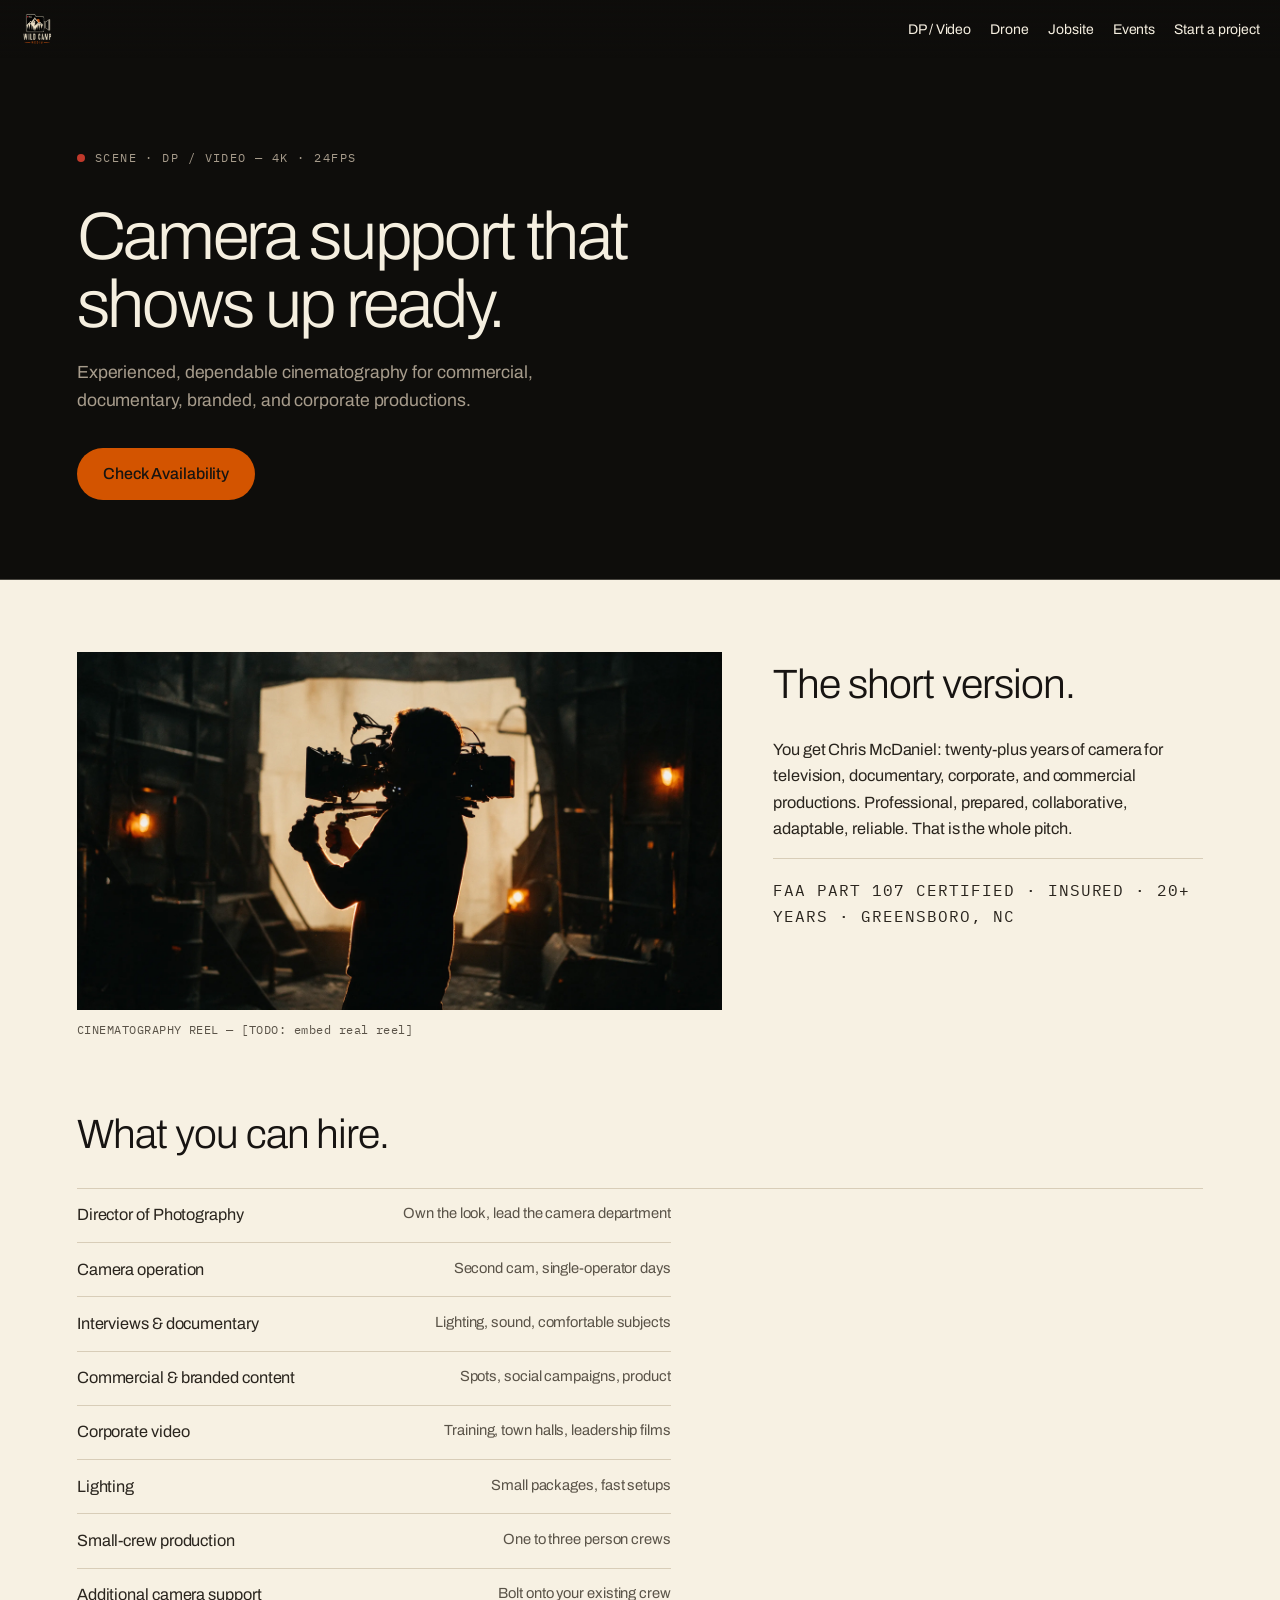
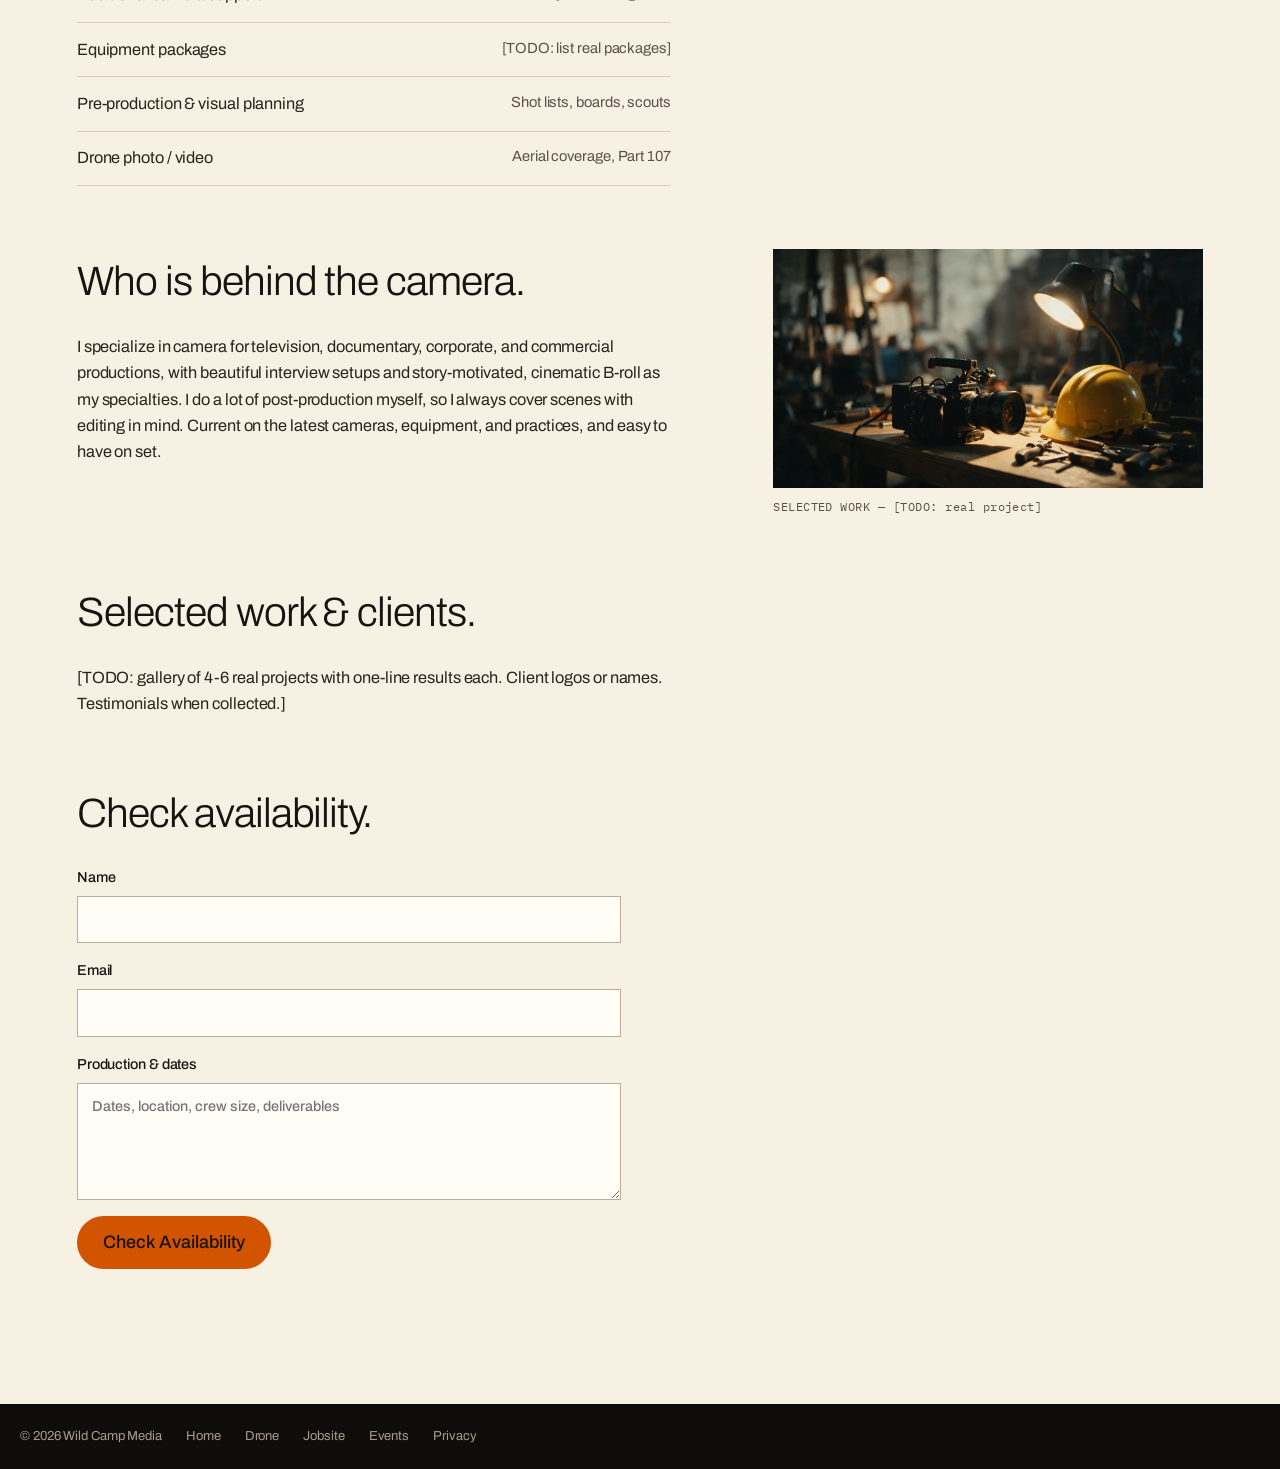
==== commit 61df1934: "perf(assets): WebP images (62MB→2.1MB), 720p hero variant with saveData-aware selection" ====
--- a/site/dp-videographer.html
+++ b/site/dp-videographer.html
@@ -16,7 +16,7 @@
 <body class="p-page">
 
 <nav class="p-nav">
-  <a href="index.html"><img src="assets/img/logo.png" alt="Wild Camp Media" width="34" height="34"></a>
+  <a href="index.html"><img src="assets/img/logo.webp" alt="Wild Camp Media" width="34" height="34"></a>
   <ul>
     <li><a href="dp-videographer.html">DP / Video</a></li>
     <li><a href="drone.html">Drone</a></li>
@@ -37,7 +37,7 @@
 
   <section class="p-media">
     <figure>
-      <img src="assets/img/PLACEHOLDER-service-dp.png" width="2736" height="1520" alt="Cinematographer operating a camera under hard rim light." loading="lazy">
+      <img src="assets/img/PLACEHOLDER-service-dp.webp" width="2736" height="1520" alt="Cinematographer operating a camera under hard rim light." loading="lazy">
       <figcaption>CINEMATOGRAPHY REEL — [TODO: embed real reel]</figcaption>
     </figure>
     <div>
@@ -70,7 +70,7 @@
       <p>I specialize in camera for television, documentary, corporate, and commercial productions, with beautiful interview setups and story-motivated, cinematic B-roll as my specialties. I do a lot of post-production myself, so I always cover scenes with editing in mind. Current on the latest cameras, equipment, and practices, and easy to have on set.</p>
     </div>
     <figure>
-      <img src="assets/img/PLACEHOLDER-proof-1.png" width="2736" height="1520" alt="Camera rig on a workbench before a shoot day." loading="lazy">
+      <img src="assets/img/PLACEHOLDER-proof-1.webp" width="2736" height="1520" alt="Camera rig on a workbench before a shoot day." loading="lazy">
       <figcaption>SELECTED WORK — [TODO: real project]</figcaption>
     </figure>
   </section>
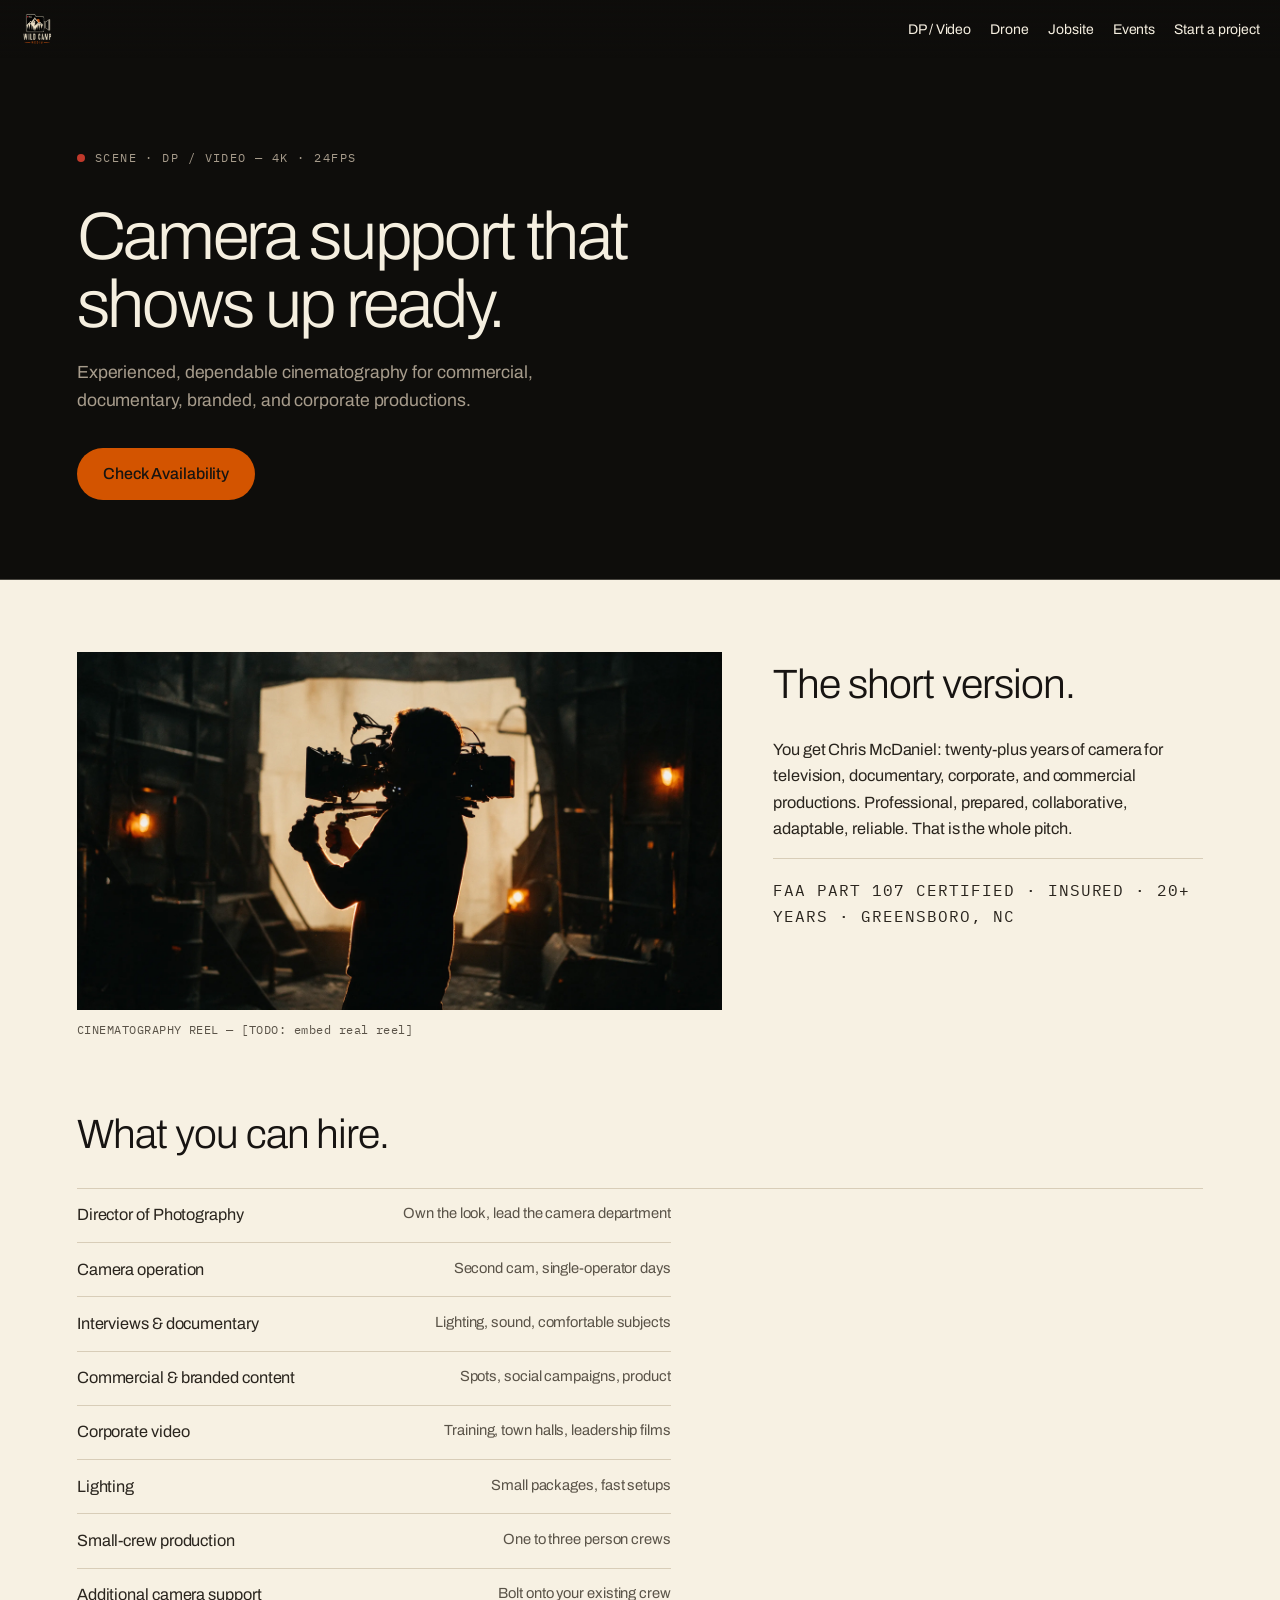
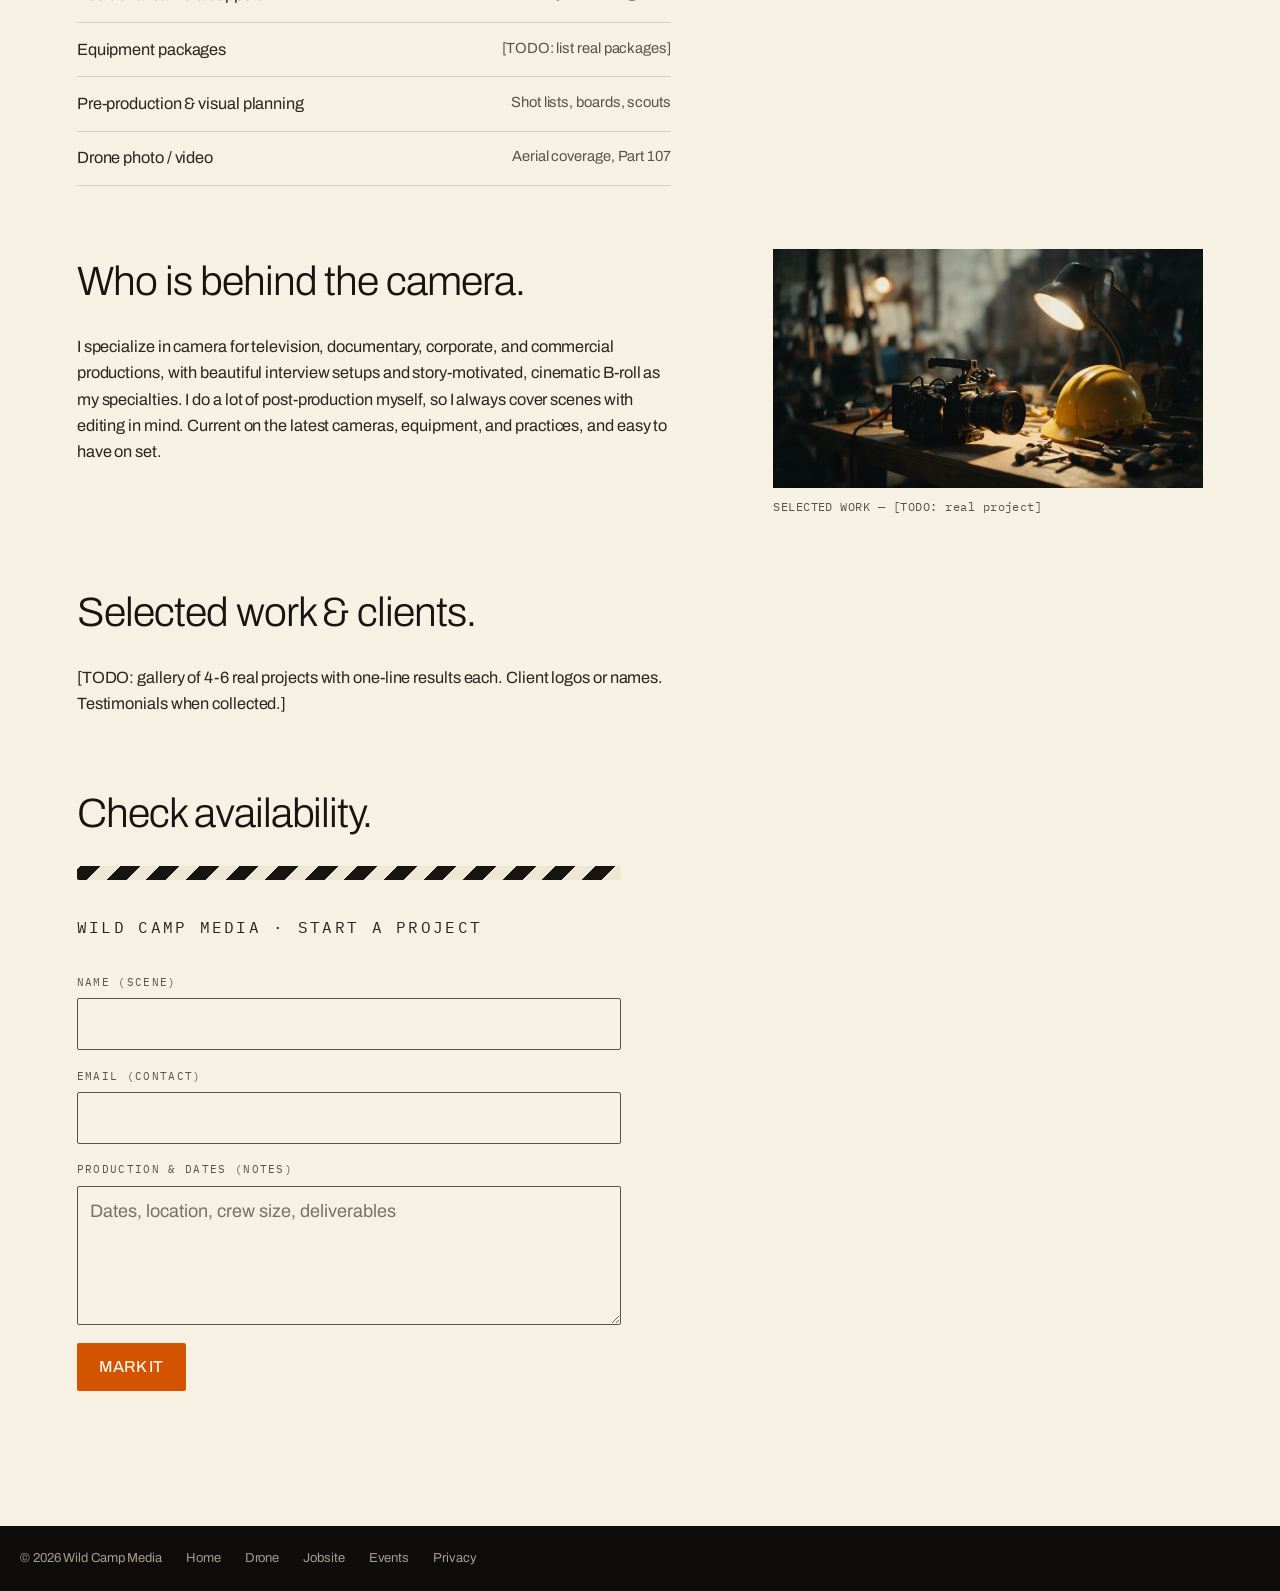
==== commit df7c92b6: "feat: inline slate contact forms on service pages Co-Authored-By: Claude <noreply@anthropic.com>" ====
--- a/site/dp-videographer.html
+++ b/site/dp-videographer.html
@@ -12,6 +12,7 @@
 <link rel="stylesheet" href="scrollcraft.css">
 <link rel="stylesheet" href="css/site.css">
 <link rel="stylesheet" href="css/pages.css">
+<link rel="stylesheet" href="css/contact.css">
 </head>
 <body class="p-page">
 
@@ -22,7 +23,7 @@
     <li><a href="drone.html">Drone</a></li>
     <li><a href="jobsite.html">Jobsite</a></li>
     <li><a href="events.html">Events</a></li>
-    <li><a href="index.html#start">Start a project</a></li>
+    <li><a href="#contact">Start a project</a></li>
   </ul>
 </nav>
 
@@ -82,11 +83,18 @@
 
   <section id="contact">
     <h2>Check availability.</h2>
-    <form class="p-form" name="dp-contact" method="POST" data-netlify="true" action="mailto:hello@wildcampmedia.com">
-      <label>Name <input type="text" name="name" required autocomplete="name"></label>
-      <label>Email <input type="email" name="email" required autocomplete="email"></label>
-      <label>Production &amp; dates <textarea name="details" rows="4" placeholder="Dates, location, crew size, deliverables"></textarea></label>
-      <button type="submit">Check Availability</button>
+    <form class="slate-form" data-wcm-service="dp">
+      <div class="slate-form__stripe" aria-hidden="true"></div>
+      <p class="slate-form__title">WILD CAMP MEDIA · START A PROJECT</p>
+      <label class="slate-form__row"><span>NAME (SCENE)</span>
+        <input type="text" name="name" required autocomplete="name"></label>
+      <label class="slate-form__row"><span>EMAIL (CONTACT)</span>
+        <input type="email" name="email" required autocomplete="email"></label>
+      <label class="slate-form__row"><span>PRODUCTION &amp; DATES (NOTES)</span>
+        <textarea name="details" rows="4" placeholder="Dates, location, crew size, deliverables"></textarea></label>
+      <input type="hidden" name="service" value="dp">
+      <button class="slate-form__mark" type="submit">MARK IT</button>
+      <p class="slate-form__note" data-wcm-note hidden>Opened your mail app — press send there.</p>
     </form>
   </section>
 
@@ -101,5 +109,7 @@
   <a href="privacy.html">Privacy</a>
 </footer>
 
+<script type="module" src="js/contact-form.js"></script>
+
 </body>
 </html>
--- a/site/css/site.css
+++ b/site/css/site.css
@@ -120,9 +120,9 @@
 .vf__slate-btn:focus-visible { outline: 2px solid var(--sc-accent); outline-offset: 2px; }
 
 @media (max-width: 860px) {
-  .vf__slate-btn { padding: 3px 4px; font-size: 10px; }
+  .vf__slate-btn { padding: 10px 12px; font-size: 10px; min-height: 44px; }
   .vf__slate-btn:not([aria-current="true"]) { display: none; } /* only current scene on phones */
-  .vf__tc { font-size: 11px; }
+  .vf__tc { font-size: 11px; bottom: 32px; }
   .vf__corner { width: 18px; height: 18px; }
   .vf__corner--tl, .vf__corner--tr { top: 62px; }
 }
@@ -264,8 +264,8 @@
     linear-gradient(to left, rgba(10,9,7,.62) 0%, rgba(10,9,7,.5) 42%, rgba(10,9,7,0) 60%),
     /* bottom band: sub, CTA, filmstrip */
     linear-gradient(to top,
-      rgba(10,9,7,.72) 0%, rgba(10,9,7,.58) 20%,
-      rgba(10,9,7,.34) 40%, rgba(10,9,7,.1) 60%, rgba(10,9,7,0) 78%);
+      rgba(10,9,7,.78) 0%, rgba(10,9,7,.62) 20%,
+      rgba(10,9,7,.38) 42%, rgba(10,9,7,.12) 62%, rgba(10,9,7,0) 80%);
 }
 .cutscrim {
   background: linear-gradient(to top, rgba(10,9,7,.85) 0%, rgba(10,9,7,.45) 24%, rgba(10,9,7,0) 55%);
@@ -417,3 +417,20 @@
   .cutstage { display: grid; gap: 2px; }
   .cutlabel { display: none; }
 }
+
+/* mobile hero band: defined AFTER the desktop rule so the cascade order holds.
+   copy fills most of a 390px screen and travels over bright frames during
+   exit, so the density runs almost full-frame */
+@media (max-width: 860px) {
+  .scene-hero .sc-scrim--band {
+    background: linear-gradient(to top,
+      rgba(10,9,7,.9) 0%, rgba(10,9,7,.76) 26%,
+      rgba(10,9,7,.54) 54%, rgba(10,9,7,.24) 76%, rgba(10,9,7,0) 92%);
+  }
+}
+
+/* tap targets: AFTER their base rules so cascade order holds (correctness review P2) */
+@media (max-width: 860px) {
+  .hero-cta { padding: 13px 24px; }
+  .filmstrip__item { padding: 10px 6px; } /* taller touch target around each frame */
+}
--- a/site/css/contact.css
+++ b/site/css/contact.css
@@ -0,0 +1,103 @@
+/* Wild Camp Media — slate contact form + modal.
+   Loaded by all five pages (no shared sheet otherwise). */
+
+.slate-form {
+  display: grid; gap: 1.1rem;
+  max-width: 34rem;
+  font-family: var(--sc-font-text);
+}
+
+/* clapper stripe: angled black/off-white bars */
+.slate-form__stripe {
+  height: 14px; border-radius: 2px;
+  background: repeating-linear-gradient(
+    -45deg,
+    var(--sc-canvas) 0 14px,
+    var(--sc-ink) 14px 28px
+  );
+}
+.slate-form__title {
+  font-family: var(--wcm-mono); font-size: 12px;
+  letter-spacing: .14em; text-transform: uppercase;
+  color: var(--sc-ink-soft);
+}
+
+.slate-form__row { display: grid; gap: .4rem; }
+.slate-form__row > span {
+  font-family: var(--wcm-mono); font-size: 11px;
+  letter-spacing: .12em; color: var(--sc-ink-soft);
+}
+.slate-form input, .slate-form textarea {
+  font: inherit; color: inherit;
+  background: transparent;
+  border: 1px solid var(--sc-ink-soft);
+  border-radius: 2px; padding: .65rem .75rem;
+}
+.slate-form input:focus-visible, .slate-form textarea:focus-visible {
+  outline: 2px solid var(--sc-accent); outline-offset: 2px;
+  border-color: var(--sc-accent);
+}
+.slate-form input:-webkit-autofill {
+  -webkit-text-fill-color: #171412;
+  box-shadow: 0 0 0 100px #FFFDF6 inset;
+}
+.slate-form ::placeholder { color: var(--sc-ink-soft); opacity: .8; }
+.slate-form__note { font-size: .85rem; color: var(--sc-ink-soft); }
+
+.slate-form__mark {
+  justify-self: start;
+  font-family: var(--sc-font-text);
+  font-weight: 500; font-size: 16px;
+  color: var(--sc-accent-ink); background: var(--sc-accent);
+  border: 0; border-radius: 2px; padding: .7rem 1.4rem;
+  cursor: pointer;
+}
+.slate-form__mark:hover { filter: brightness(1.08); }
+.slate-form__mark:active { transform: scale(.97); }
+
+/* ---- modal (home only) ---- */
+.slate-modal {
+  border: 0; border-radius: 4px; padding: 0;
+  background: var(--sc-canvas); color: var(--sc-ink);
+  max-width: min(92vw, 30rem);
+  --sc-ink: #F5EFE0;
+  --sc-ink-soft: #A79C8C;
+  --sc-accent-ink: #171410;
+}
+.slate-modal::backdrop { background: rgba(14,13,11,.8); }
+.slate-modal .slate-form { padding: 1.6rem; gap: 1rem; }
+.slate-modal__close {
+  position: absolute; top: 10px; right: 10px;
+  background: none; border: 0; cursor: pointer;
+  color: var(--sc-ink-soft); font-family: var(--wcm-mono);
+  font-size: 14px; line-height: 1; padding: 6px;
+}
+.slate-modal__close:hover { color: var(--sc-ink); }
+.slate-form__mark:focus-visible, .slate-modal__close:focus-visible {
+  outline: 2px solid var(--sc-accent); outline-offset: 2px;
+}
+
+/* cream grounds (service pages): restate ink family for the subtree */
+.p-body .slate-form, .ground-cream .slate-form {
+  --sc-ink: #171412;
+  --sc-ink-soft: #5A5348;
+  --sc-surface: var(--wcm-cream-2);
+  --sc-accent-ink: #F7F1E3;
+}
+.p-body .slate-form__stripe, .ground-cream .slate-form__stripe {
+  background: repeating-linear-gradient(-45deg, var(--wcm-cream-2) 0 14px, #171412 14px 28px);
+}
+
+/* clap: stripe snaps once when the modal opens */
+@keyframes slate-clap {
+  0%   { transform: translateY(-6px) rotate(-2deg); }
+  55%  { transform: translateY(2px) rotate(1deg); }
+  100% { transform: translateY(0) rotate(0); }
+}
+.slate-modal[open] .slate-form__stripe { animation: slate-clap .28s ease-out; }
+@media (prefers-reduced-motion: reduce) {
+  .slate-modal[open] .slate-form__stripe { animation: none; }
+}
+
+/* modal form always reads dark, even if the dialog lands inside a .ground-cream subtree */
+.slate-modal .slate-form { --sc-ink: #F5EFE0; --sc-ink-soft: #A79C8C; --sc-accent-ink: #171410; }
